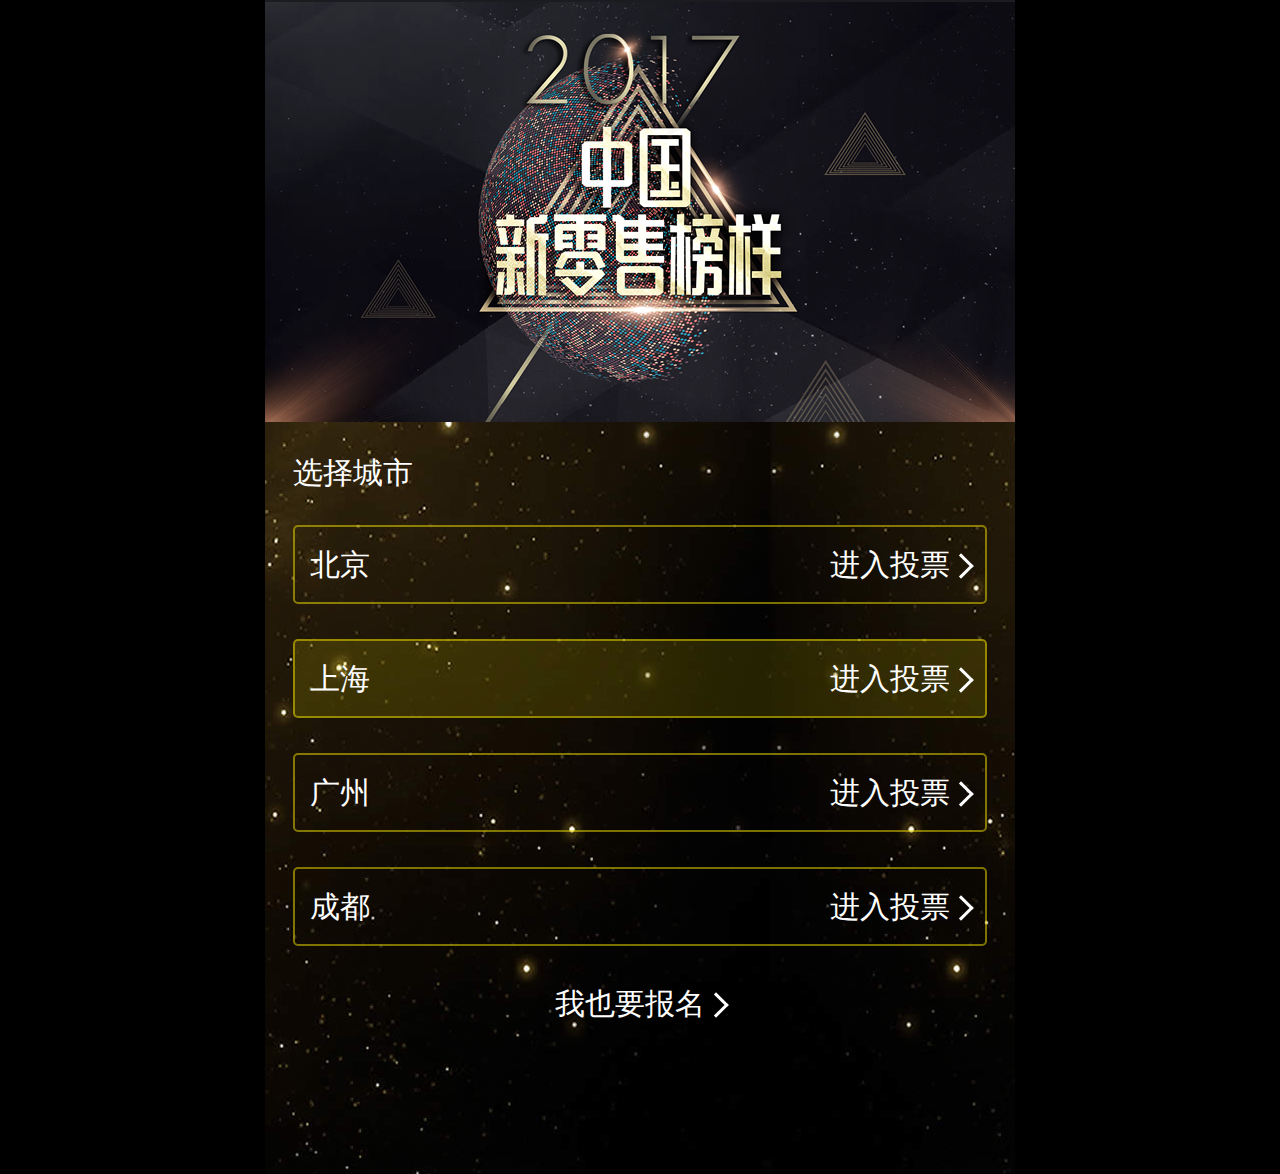
==== city.html @ 2a3a7d52 "12-25HTML" ====
<!doctype html>
<html>

<head>
	<meta charset="utf-8">
	<meta name="viewport" content="width=device-width,maximum-scale=1.0, initial-scale=1.0, user-scalable=no">
	<title>2017年新零售投票系统</title>
	<link type="text/css" rel="stylesheet" href="css/style.css?v=1" media="all">
	<script>!function (a) { var b, c; /Android (\d+\.\d+)/.test(navigator.userAgent) ? (b = parseFloat(RegExp.$1), b > 2.3 ? (c = parseInt(window.screen.width) / a, document.write('<meta name="viewport" content="width=' + a + ",minimum-scale=" + c + ",maximum-scale=" + c + ', target-densitydpi=device-dpi">')) : document.write('<meta name="viewport" content="width=' + a + ',target-densitydpi=device-dpi">')) : document.write('<meta name="viewport" content="width=' + a + ',user-scalable=no,target-densitydpi=device-dpi,minimal-ui">') }(750);</script>
</head>

<body>
	<div class="page">
		<header>
			<div class="banner"></div>
		</header>
		<article class="main">
			<div class="city">
				<h4>选择城市</h4>
				<ul>
					<li>
						<span class="city_name">北京</span>
						<a href="" class="btn_vote">进入投票</a>
					</li>
					<li class="active">
						<span class="city_name">上海</span>
						<a href="" class="btn_vote">进入投票</a>
					</li>
					<li>
						<span class="city_name">广州</span>
						<a href="" class="btn_vote">进入投票</a>
					</li>
					<li>
						<span class="city_name">成都</span>
						<a href="" class="btn_vote">进入投票</a>
					</li>
				</ul>
				<div class="sign_up">我也要报名</div>
			</div>
		</article>
	</div>



	</div>

</body>

</html>
---- css/style.css ----
* {
  margin: 0;
  padding: 0;
  list-style: none;
  box-sizing: border-box;
  -moz-box-sizing: border-box;
  /* Firefox */
  -webkit-box-sizing: border-box;
  /* Safari */
}
html,
body {
  height: 100%;
  width: 100%;
  font-size: 13px;
}
body {
  height: 100%;
  width: 100%;
  text-align: center;
  background: #000;
}
html,
article,
aside,
audio,
bdi,
canvas,
command,
datalist,
details,
figcaption,
figure,
footer,
header,
hgroup,
keygen,
mark,
meter,
nav,
output,
progress,
rp,
rt,
ruby,
section,
source,
summary,
time,
track,
video,
title {
  display: block;
}
body,
div,
dl,
dt,
dd,
ul,
ol,
li,
h1,
h2,
h3,
h4,
h5,
h6,
pre,
code,
form,
fieldset,
legend,
input,
button,
textarea,
p,
blockquote,
th,
td,
figure {
  font-family: Microsoft YaHei, Verdana, Geneva, sans-serif;
  line-height: 150%;
}
.page {
  background: #0c0a06;
  color: #fff;
  max-width: 750px;
  margin: auto;
  text-align: left;
}
html {
  font-size: 100px;
}
option {
  font-size: .16rem;
}
.banner {
  background: url("../img/banner.png") no-repeat;
  height: 422px;
}
.count_down {
  text-align: center;
  height: 240px;
  padding-top: 65px;
}
.count_down h5 {
  font-size: 30px;
  font-weight: normal;
  margin-bottom: 28px;
}
.count_down div span {
  display: inline-block;
  vertical-align: middle;
  font-size: 40px;
  margin: 0 8px;
  color: #FFE276;
}
.count_down div i {
  display: inline-block;
  vertical-align: middle;
  border-radius: 20%;
  font-style: normal;
  font-size: 40px;
  color: #333333;
  width: 56px;
  height: 56px;
  background: #FFE276;
  line-height: 56px;
  text-align: center;
}
.btn {
  background: rgba(255, 228, 99, 0.2);
  border: 2px solid #F1DF27;
  height: 70px;
  line-height: 66px;
  text-align: center;
  color: #F3DF5D;
  font-size: 30px;
  width: 240px;
  border-radius: 6px;
  margin: 0 40px;
}
a.btn {
  display: inline-block;
  text-decoration: none;
  background: rgba(255, 228, 99, 0.2);
  border: 2px solid #F1DF27;
  height: 70px;
  line-height: 66px;
  text-align: center;
  color: #F3DF5D;
  font-size: 30px;
  width: 240px;
  border-radius: 6px;
  margin: 0 40px;
}
.main {
  background: url("../img/bg.jpg") top;
  padding-bottom: 120px;
  text-align: center;
}
.footer {
  background: rgba(68, 68, 68, 0.5);
  height: 120px;
  text-align: center;
  padding-top: 25px;
  position: fixed;
  bottom: 0;
  left: 0;
  width: 100%;
}
.section {
  margin-bottom: 50px;
  text-align: left;
}
.section .sel_left {
  width: 180px;
  float: left;
  padding: 32px 0 32px 25px;
}
.section .sel_left i {
  display: block;
  width: 129px;
  height: 144px;
}
.section .sel_left .tit1 {
  background: url("../img/tit1.png") no-repeat;
}
.section .sel_left .tit2 {
  background: url("../img/tit2.png") no-repeat;
}
.section .sel_left .tit3 {
  background: url("../img/tit3.png") no-repeat;
}
.section .sel_left .tit4 {
  background: url("../img/tit4.png") no-repeat;
}
.section .sel_left .tit5 {
  background: url("../img/tit5.png") no-repeat;
}
.section .sel_left .tit6 {
  background: url("../img/tit6.png") no-repeat;
}
.section .sel_right {
  width: 570px;
  float: right;
  padding: 55px 40px 0 0px;
  font-size: 26px;
}
.section .sel_right p {
  margin-bottom: 15px;
  display: block;
  clear: both;
}
.section .sel_right p .text_in {
  display: inline-block;
  width: 488px;
  vertical-align: top;
}
.section .sel_right.sel3 {
  padding: 0;
}
.section .sel_right .icon_dot {
  border-radius: 100%;
  display: inline-block;
  vertical-align: middle;
  height: 27px;
  width: 27px;
  background: #fff;
}
.section .sel_right .sel_line {
  background: url("../img/sel_line.png") no-repeat 0 72px;
}
.section .sel_right .sel_line::after {
  content: "";
  display: block;
  clear: both;
}
.section .sel_right .sel_line li {
  text-align: center;
  float: left;
  width: 48%;
  margin-bottom: 50px;
}
.section .sel_right .sel_line li h5 {
  font-size: 26px;
  font-weight: normal;
}
.section .sel_right .sel_line li p {
  font-size: 22px;
}
.section .sel_right .sel_line li i {
  display: block;
  width: 54px;
  height: 60px;
  margin: 0 auto 32px;
}
.section .sel_right .sel_line li .step1 {
  background: url("../img/step1.png") no-repeat center;
}
.section .sel_right .sel_line li .step2 {
  background: url("../img/step2.png") no-repeat center;
}
.section .sel_right .sel_line li .step3 {
  background: url("../img/step3.png") no-repeat center;
}
.section .sel_right .sel_line li .step4 {
  background: url("../img/step4.png") no-repeat center;
}
.section .sel_right .sel_line li .step5 {
  background: url("../img/step5.png") no-repeat center;
}
.section .sel_right .sel_line li .step6 {
  background: url("../img/step6.png") no-repeat center;
}
.section .sel_right .swiper-container ul {
  margin: 0 30px;
}
.section .sel_right .swiper-container ul li {
  float: left;
  width: 25%;
  text-align: center;
  height: 72px;
  margin-bottom: 20px;
}
.section .sel_right .swiper-container ul li img {
  border-radius: 100%;
  width: 70px;
  height: 70px;
}
.section .sel_right .swiper-container ul:after {
  content: "";
  clear: both;
  display: block;
}
.section .sel_right .title1 {
  margin: 24px 0 22px 0;
}
.section .sel_right .title1 span {
  background: rgba(255, 228, 99, 0.2);
  padding: 8px 20px 10px;
  border-radius: 5px;
}
.section .sel_right .erm {
  margin-top: 70px;
  text-align: center;
  margin-left: -180px;
}
.section .sel_right .erm .erm_line {
  padding: 18px;
  background: rgba(255, 228, 99, 0.2);
  border-radius: 5px;
  margin: 0 auto;
}
.section:after {
  content: "";
  clear: both;
  display: block;
}
::-webkit-input-placeholder {
  color: #ccc;
}
::-moz-placeholder {
  color: #ccc;
}
::-moz-placeholder {
  /* Mozilla Firefox 19+ */
  color: #ccc;
}
:-ms-input-placeholder {
  /* Internet Explorer 10+ */
  color: #ccc;
}
.form {
  background: url("../img/bg.jpg") top;
  padding-bottom: 120px;
  font-size: 30px;
  padding: 0 30px;
  color: #ccc;
  /* .checkbox */
}
.form .file_update {
  padding: 60px 0 30px;
}
.form .file_update .file {
  padding: 15px;
  border: 2px solid rgba(255, 228, 99, 0.2);
  width: 250px;
  height: 250px;
  border-radius: 10px;
  position: relative;
  overflow: hidden;
  margin: 0 auto 20px;
}
.form .file_update .file .file_bor {
  width: 220px;
  height: 220px;
  border-radius: 10px;
  background: rgba(255, 228, 99, 0.2) url("../img/file.png") no-repeat center;
}
.form .file_update .file input {
  position: absolute;
  top: 0;
  left: 0;
  right: 0;
  bottom: 0;
  opacity: 0;
}
.form .form_item {
  background: rgba(241, 224, 0, 0.15);
  border: 2px solid rgba(241, 224, 0, 0.5);
  border-radius: 5px;
  padding: 10px 15px;
  text-align: left;
  margin-bottom: 25px;
}
.form label {
  width: 165px;
  display: inline-block;
  vertical-align: top;
}
.form select,
.form input[type="text"],
.form textarea {
  vertical-align: top;
  font-size: 30px;
  background: transparent;
  border: none;
  width: 480px;
  color: #ccc;
}
.form .check_list {
  display: inline-block;
  width: 480px;
}
.form .check_list li {
  padding: 10px 0;
}
.form .checkbox_right {
  text-align: right;
  font-size: 24px;
  margin-bottom: 40px;
  color: #808080;
}
.form .rem {
  text-align: left;
  margin-bottom: 25px;
}
.form .rem label {
  width: 240px;
}
.form .rem span {
  width: 70px;
  display: inline-block;
}
.form .label2 label {
  width: 210px;
}
.form .label2 input[type="text"] {
  width: 430px;
}
.form .form_btn {
  text-align: center;
  padding: 25px 0;
}
.form .checkbox {
  width: 35px;
  position: relative;
  display: inline-block;
  vertical-align: middle;
  height: 35px;
}
.form .checkbox label {
  width: 35px;
  height: 35px;
  cursor: pointer;
  position: absolute;
  top: 0;
  left: 0;
  background: rgba(255, 255, 255, 0.5);
  border-radius: 100%;
  border: 2px solid #ccc;
}
.form .checkbox label:after {
  content: '';
  width: 16px;
  height: 7px;
  position: absolute;
  top: 8px;
  left: 6px;
  border: 3px solid #F1DF27;
  border-top: none;
  border-right: none;
  background: transparent;
  filter: progid:DXImageTransform.Microsoft.Alpha(Opacity=0);
  opacity: 0;
  -moz-transform: rotate(-45deg);
  -ms-transform: rotate(-45deg);
  -webkit-transform: rotate(-45deg);
  transform: rotate(-45deg);
}
.form .checkbox input[type=checkbox] {
  visibility: hidden;
}
.form .checkbox input[type=checkbox]:checked + label {
  background: rgba(241, 224, 0, 0.5);
  border-radius: 100%;
  border: 2px solid #F1DF27;
}
.form .checkbox input[type=checkbox]:checked + label:after {
  filter: progid:DXImageTransform.Microsoft.Alpha(enabled=false);
  opacity: 1;
}
.form .checkbox_text {
  display: inline-block;
  vertical-align: middle;
}
.city {
  padding: 28px;
  text-align: left;
  font-size: 30px;
}
.city h4 {
  font-size: 30px;
  font-weight: normal;
  margin-bottom: 30px;
}
.city ul li {
  border: 2px solid rgba(241, 224, 0, 0.5);
  border-radius: 5px;
  padding: 15px;
  margin-bottom: 35px;
}
.city ul li.active {
  background: rgba(241, 224, 0, 0.15);
}
.city ul li .city_name {
  float: left;
}
.city ul li .btn_vote {
  float: right;
  color: #fff;
  text-decoration: none;
  position: relative;
  padding-right: 20px;
}
.city ul li .btn_vote:before {
  content: '';
  display: block;
  clear: both;
  width: 15px;
  height: 15px;
  position: absolute;
  top: 15px;
  right: 0px;
  border: 3px solid #fff;
  border-top: none;
  border-right: none;
  background: transparent;
  -moz-transform: rotate(-135deg);
  -ms-transform: rotate(-135deg);
  -webkit-transform: rotate(-135deg);
  transform: rotate(-135deg);
}
.city ul li:after {
  content: '';
  display: block;
  clear: both;
}
.city .sign_up {
  margin: 0 auto;
  color: #fff;
  width: 170px;
  text-decoration: none;
  position: relative;
  padding-right: 20px;
}
.city .sign_up:after {
  content: '';
  display: block;
  clear: both;
  width: 15px;
  height: 15px;
  position: absolute;
  top: 15px;
  right: 0px;
  border: 3px solid #fff;
  border-top: none;
  border-right: none;
  background: transparent;
  -moz-transform: rotate(-135deg);
  -ms-transform: rotate(-135deg);
  -webkit-transform: rotate(-135deg);
  transform: rotate(-135deg);
}
.vote {
  padding: 28px;
  text-align: left;
  font-size: 30px;
}
.vote h4 {
  font-size: 30px;
  font-weight: normal;
  margin-bottom: 30px;
}
.vote ul {
  border-bottom: 2px solid rgba(241, 224, 0, 0.5);
  margin-bottom: 30px;
}
.vote ul li {
  border-top: 2px solid rgba(241, 224, 0, 0.5);
  padding: 15px 0;
}
.vote ul li .num {
  display: inline-block;
  vertical-align: middle;
  border-radius: 100%;
  width: 40px;
  height: 40px;
  margin-right: 20px;
  line-height: 34px;
  font-size: 24px;
  text-align: center;
  font-style: normal;
  background: rgba(255, 255, 255, 0.2);
  border: 2px solid rgba(255, 255, 255, 0.5);
}
.vote ul li .co_name {
  display: inline-block;
  vertical-align: middle;
  width: 490px;
}
.vote ul li .co_name dt {
  float: left;
  margin-right: 20px;
}
.vote ul li .co_name dl {
  float: left;
}
.vote ul li .co_name dl .piaoshu {
  font-size: 26px;
}
.vote ul li .co_name:after {
  content: '';
  display: block;
  clear: both;
}
.vote ul li .btn_vote {
  display: inline-block;
  vertical-align: middle;
  color: #fff;
  text-decoration: none;
  border: 2px solid rgba(241, 224, 0, 0.5);
  background: rgba(241, 224, 0, 0.15);
  padding: 5px 25px;
  border-radius: 5px;
}
.vote ul li:after {
  content: '';
  display: block;
  clear: both;
}
.sign_up {
  display: block;
  font-size: 30px;
  margin: 0 auto;
  color: #fff;
  width: 170px;
  text-decoration: none;
  position: relative;
  padding-right: 20px;
}
.sign_up:after {
  content: '';
  display: block;
  clear: both;
  width: 15px;
  height: 15px;
  position: absolute;
  top: 15px;
  right: 0px;
  border: 3px solid #fff;
  border-top: none;
  border-right: none;
  background: transparent;
  -moz-transform: rotate(-135deg);
  -ms-transform: rotate(-135deg);
  -webkit-transform: rotate(-135deg);
  transform: rotate(-135deg);
}
.co_vote {
  color: #ccc;
  padding: 50px;
  font-size: 26px;
}
.co_vote .co_logo {
  padding: 25px;
  border: 2px solid rgba(255, 228, 99, 0.2);
  background: rgba(255, 228, 99, 0.2);
  width: 252px;
  height: 252px;
  border-radius: 10px;
  margin: 0 auto 20px;
}
.co_vote .co_info {
  font-size: 32px;
  margin-bottom: 15px;
}
.co_vote .co_num {
  color: #ECDD26;
  position: relative;
  padding-left: 80px;
  height: 40px;
  overflow: hidden;
}
.co_vote .co_num span.num1 {
  font-size: 38px;
  position: absolute;
  top: 2px;
  left: 50%;
  margin-left: -180px;
  width: 200px;
  text-align: right;
}
.co_vote .co_num span.num2 {
  font-size: 38px;
  position: absolute;
  top: 42px;
  left: 50%;
  margin-left: -180px;
  width: 200px;
  text-align: right;
}
.co_vote .co_num span.animat1 {
  top: -42px;
  transition: 1s  all;
}
.co_vote .co_num span.animat2 {
  top: 2px;
  transition: 1s  all;
}
.co_vote .con1 {
  border: 2px solid rgba(255, 228, 99, 0.5);
  padding: 5px 20px 40px;
  border-radius: 5px;
  margin: 25px 0;
}
.co_vote .con1 .title1 {
  margin: 24px 0 22px 0;
}
.co_vote .con1 .title1 span {
  background: rgba(255, 228, 99, 0.2);
  padding: 8px 20px 10px;
  border-radius: 5px;
  font-size: 30px;
}
.co_vote p {
  text-align: left;
  font-size: 26px;
}
.co_vote .tips {
  text-align: left;
  margin: 20px 0;
  font-size: 22px;
}
.co_vote a.btn {
  margin: 30px 0;
}
.co_vote .co_btn a {
  margin: 20px auto;
  font-size: 30px;
}
.share {
  z-index: 999;
  position: fixed;
  display: none;
  top: 0;
  left: 0;
  bottom: 0;
  right: 0;
  background: rgba(0, 0, 0, 0.7) url("../img/share.png") top right no-repeat;
}
.share .share_text {
  position: absolute;
  top: 140px;
  right: 100px;
  font-size: 34px;
}
.share .share_text span {
  color: #FFE076;
}
.result {
  font-size: 24px;
}
.result .result_banner img {
  width: 750px;
  height: 275px;
}
.result .result_list {
  font-size: 30px;
  padding: 24px;
}
.result .result_list li {
  float: left;
  width: 50%;
  margin-bottom: 40px;
}
.result .result_list li dt {
  float: left;
  margin-right: 16px;
}
.result .result_list li dt img {
  border: 10px solid rgba(255, 228, 99, 0.2);
  border-radius: 5px;
}
.result .result_list li dl {
  float: left;
  text-align: left;
}
.result .result_list li:after {
  content: '';
  display: block;
  clear: both;
}
.result .result_list:after {
  content: '';
  display: block;
  clear: both;
}
.result .erm img {
  width: 132px;
  height: 132px;
  border: 10px solid rgba(245, 224, 81, 0.5);
  border-radius: 5px;
}
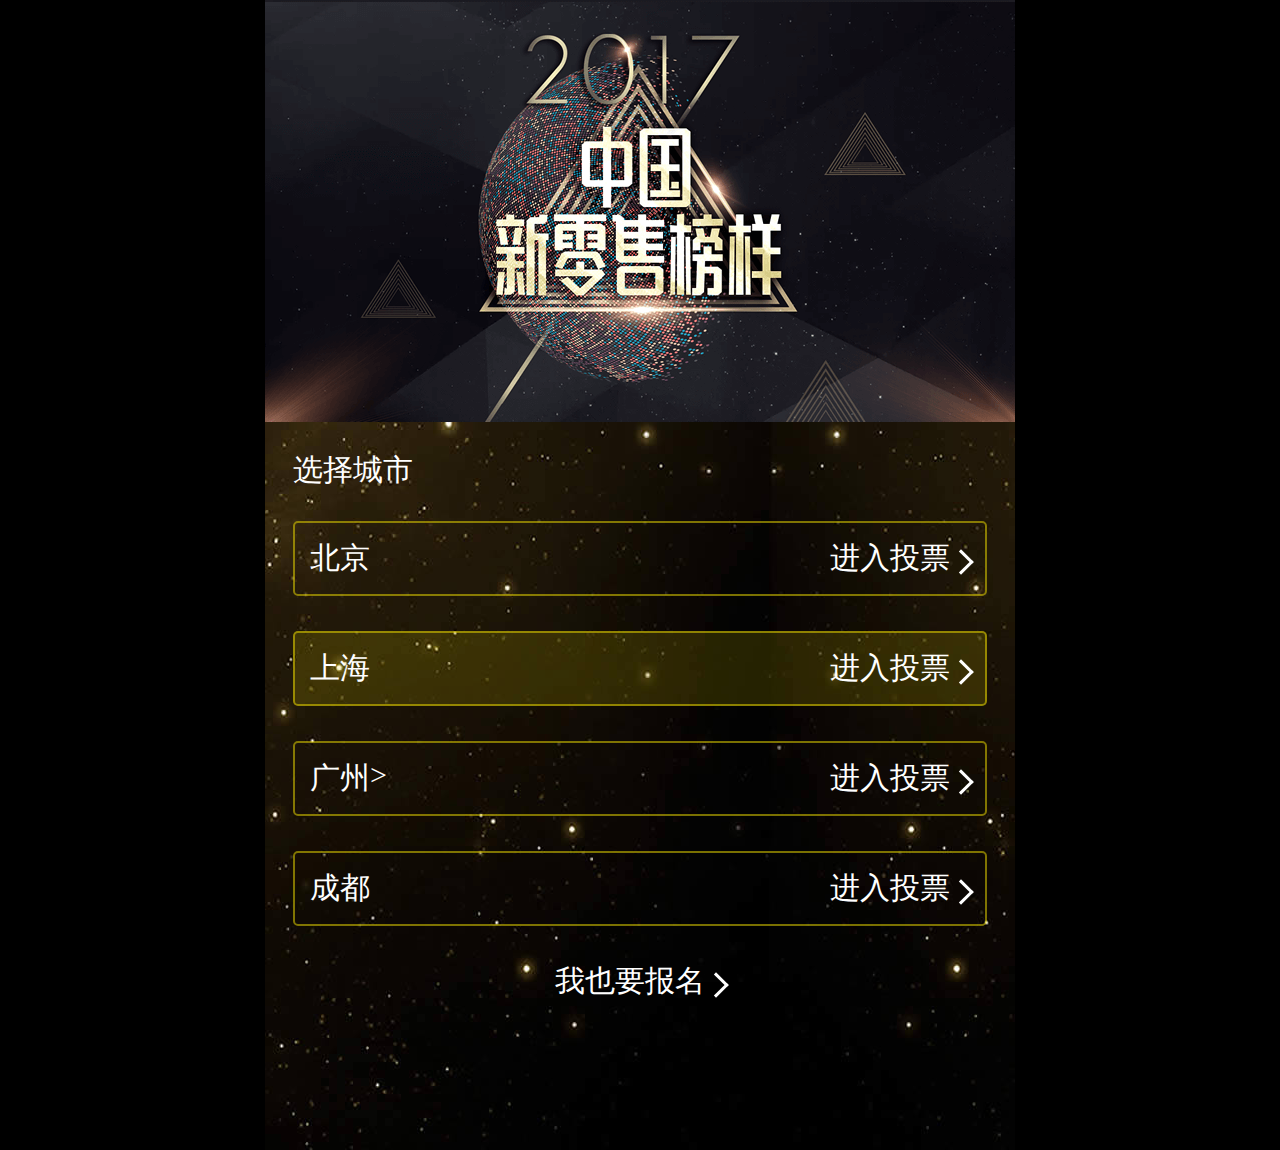
==== commit 30878ffa: "第一版" ====
--- a/city.html
+++ b/city.html
@@ -20,22 +20,22 @@
 				<ul>
 					<li>
 						<span class="city_name">北京</span>
-						<a href="" class="btn_vote">进入投票</a>
+						<a href="vote.html" class="btn_vote">进入投票</a>
 					</li>
 					<li class="active">
 						<span class="city_name">上海</span>
-						<a href="" class="btn_vote">进入投票</a>
+						<a href="vote.html" class="btn_vote">进入投票</a>
 					</li>
 					<li>
 						<span class="city_name">广州</span>
-						<a href="" class="btn_vote">进入投票</a>
+						<a href="vote.html" class="btn_vote">进入投票</a>>
 					</li>
 					<li>
 						<span class="city_name">成都</span>
-						<a href="" class="btn_vote">进入投票</a>
+						<a href="vote.html" class="btn_vote">进入投票</a>
 					</li>
 				</ul>
-				<div class="sign_up">我也要报名</div>
+				<a href="signup.html" class="sign_up">我也要报名</a>
 			</div>
 		</article>
 	</div>
--- a/css/style.css
+++ b/css/style.css
@@ -11,7 +11,6 @@
 html,
 body {
   height: 100%;
-  width: 100%;
   font-size: 13px;
 }
 body {
@@ -19,68 +18,6 @@
   width: 100%;
   text-align: center;
   background: #000;
-}
-html,
-article,
-aside,
-audio,
-bdi,
-canvas,
-command,
-datalist,
-details,
-figcaption,
-figure,
-footer,
-header,
-hgroup,
-keygen,
-mark,
-meter,
-nav,
-output,
-progress,
-rp,
-rt,
-ruby,
-section,
-source,
-summary,
-time,
-track,
-video,
-title {
-  display: block;
-}
-body,
-div,
-dl,
-dt,
-dd,
-ul,
-ol,
-li,
-h1,
-h2,
-h3,
-h4,
-h5,
-h6,
-pre,
-code,
-form,
-fieldset,
-legend,
-input,
-button,
-textarea,
-p,
-blockquote,
-th,
-td,
-figure {
-  font-family: Microsoft YaHei, Verdana, Geneva, sans-serif;
-  line-height: 150%;
 }
 .page {
   background: #0c0a06;
@@ -90,10 +27,12 @@
   text-align: left;
 }
 html {
-  font-size: 100px;
+  font-size: 62.5%;
 }
 option {
-  font-size: .16rem;
+  font-size: .14rem;
+  color: white;
+  background: #5c5536;
 }
 .banner {
   background: url("../img/banner.png") no-repeat;
@@ -311,7 +250,7 @@
   padding: 18px;
   background: rgba(255, 228, 99, 0.2);
   border-radius: 5px;
-  margin: 0 auto;
+  margin: 0 auto 20px;
 }
 .section:after {
   content: "";
@@ -319,6 +258,9 @@
   display: block;
 }
 ::-webkit-input-placeholder {
+  color: #ccc;
+}
+::-webkit-textarea-placeholder {
   color: #ccc;
 }
 ::-moz-placeholder {
@@ -379,6 +321,7 @@
   width: 165px;
   display: inline-block;
   vertical-align: top;
+  color: #fff;
 }
 .form select,
 .form input[type="text"],
@@ -413,6 +356,7 @@
 .form .rem span {
   width: 70px;
   display: inline-block;
+  vertical-align: middle;
 }
 .form .label2 label {
   width: 210px;
@@ -528,7 +472,77 @@
   display: block;
   clear: both;
 }
-.city .sign_up {
+.vote {
+  padding: 28px;
+  text-align: left;
+  font-size: 30px;
+}
+.vote h4 {
+  font-size: 30px;
+  font-weight: normal;
+  margin-bottom: 30px;
+}
+.vote ul {
+  border-bottom: 2px solid rgba(241, 224, 0, 0.5);
+  margin-bottom: 30px;
+}
+.vote ul li {
+  border-top: 2px solid rgba(241, 224, 0, 0.5);
+  padding: 15px 0;
+}
+.vote ul li .num {
+  display: inline-block;
+  vertical-align: middle;
+  border-radius: 100%;
+  width: 40px;
+  height: 40px;
+  margin-right: 20px;
+  line-height: 34px;
+  font-size: 24px;
+  text-align: center;
+  font-style: normal;
+  background: rgba(255, 255, 255, 0.2);
+  border: 2px solid rgba(255, 255, 255, 0.5);
+}
+.vote ul li .co_name {
+  display: inline-block;
+  vertical-align: middle;
+  width: 490px;
+}
+.vote ul li .co_name dt {
+  float: left;
+  margin-right: 20px;
+}
+.vote ul li .co_name dl {
+  float: left;
+}
+.vote ul li .co_name dl .piaoshu {
+  font-size: 26px;
+  margin-top: 20px;
+}
+.vote ul li .co_name:after {
+  content: '';
+  display: block;
+  clear: both;
+}
+.vote ul li .btn_vote {
+  display: inline-block;
+  vertical-align: middle;
+  color: #fff;
+  text-decoration: none;
+  border: 2px solid rgba(241, 224, 0, 0.5);
+  background: rgba(241, 224, 0, 0.15);
+  padding: 5px 25px;
+  border-radius: 5px;
+}
+.vote ul li:after {
+  content: '';
+  display: block;
+  clear: both;
+}
+.sign_up {
+  display: block;
+  font-size: 30px;
   margin: 0 auto;
   color: #fff;
   width: 170px;
@@ -536,7 +550,7 @@
   position: relative;
   padding-right: 20px;
 }
-.city .sign_up:after {
+.sign_up:after {
   content: '';
   display: block;
   clear: both;
@@ -554,101 +568,6 @@
   -webkit-transform: rotate(-135deg);
   transform: rotate(-135deg);
 }
-.vote {
-  padding: 28px;
-  text-align: left;
-  font-size: 30px;
-}
-.vote h4 {
-  font-size: 30px;
-  font-weight: normal;
-  margin-bottom: 30px;
-}
-.vote ul {
-  border-bottom: 2px solid rgba(241, 224, 0, 0.5);
-  margin-bottom: 30px;
-}
-.vote ul li {
-  border-top: 2px solid rgba(241, 224, 0, 0.5);
-  padding: 15px 0;
-}
-.vote ul li .num {
-  display: inline-block;
-  vertical-align: middle;
-  border-radius: 100%;
-  width: 40px;
-  height: 40px;
-  margin-right: 20px;
-  line-height: 34px;
-  font-size: 24px;
-  text-align: center;
-  font-style: normal;
-  background: rgba(255, 255, 255, 0.2);
-  border: 2px solid rgba(255, 255, 255, 0.5);
-}
-.vote ul li .co_name {
-  display: inline-block;
-  vertical-align: middle;
-  width: 490px;
-}
-.vote ul li .co_name dt {
-  float: left;
-  margin-right: 20px;
-}
-.vote ul li .co_name dl {
-  float: left;
-}
-.vote ul li .co_name dl .piaoshu {
-  font-size: 26px;
-}
-.vote ul li .co_name:after {
-  content: '';
-  display: block;
-  clear: both;
-}
-.vote ul li .btn_vote {
-  display: inline-block;
-  vertical-align: middle;
-  color: #fff;
-  text-decoration: none;
-  border: 2px solid rgba(241, 224, 0, 0.5);
-  background: rgba(241, 224, 0, 0.15);
-  padding: 5px 25px;
-  border-radius: 5px;
-}
-.vote ul li:after {
-  content: '';
-  display: block;
-  clear: both;
-}
-.sign_up {
-  display: block;
-  font-size: 30px;
-  margin: 0 auto;
-  color: #fff;
-  width: 170px;
-  text-decoration: none;
-  position: relative;
-  padding-right: 20px;
-}
-.sign_up:after {
-  content: '';
-  display: block;
-  clear: both;
-  width: 15px;
-  height: 15px;
-  position: absolute;
-  top: 15px;
-  right: 0px;
-  border: 3px solid #fff;
-  border-top: none;
-  border-right: none;
-  background: transparent;
-  -moz-transform: rotate(-135deg);
-  -ms-transform: rotate(-135deg);
-  -webkit-transform: rotate(-135deg);
-  transform: rotate(-135deg);
-}
 .co_vote {
   color: #ccc;
   padding: 50px;
@@ -664,7 +583,7 @@
   margin: 0 auto 20px;
 }
 .co_vote .co_info {
-  font-size: 32px;
+  font-size: 3.2rem;
   margin-bottom: 15px;
 }
 .co_vote .co_num {
@@ -673,11 +592,12 @@
   padding-left: 80px;
   height: 40px;
   overflow: hidden;
+  line-height: 40px;
 }
 .co_vote .co_num span.num1 {
   font-size: 38px;
   position: absolute;
-  top: 2px;
+  top: 0px;
   left: 50%;
   margin-left: -180px;
   width: 200px;
@@ -697,7 +617,7 @@
   transition: 1s  all;
 }
 .co_vote .co_num span.animat2 {
-  top: 2px;
+  top: 0px;
   transition: 1s  all;
 }
 .co_vote .con1 {
@@ -705,6 +625,7 @@
   padding: 5px 20px 40px;
   border-radius: 5px;
   margin: 25px 0;
+  float: left;
 }
 .co_vote .con1 .title1 {
   margin: 24px 0 22px 0;
@@ -718,6 +639,7 @@
 .co_vote p {
   text-align: left;
   font-size: 26px;
+  clear: both;
 }
 .co_vote .tips {
   text-align: left;
@@ -794,3 +716,45 @@
   border: 10px solid rgba(245, 224, 81, 0.5);
   border-radius: 5px;
 }
+.swiper-button-next,
+.swiper-container-rtl .swiper-button-prev {
+  background-image: none;
+}
+.swiper-button-next:before,
+.swiper-container-rtl .swiper-button-prev:before {
+  content: '';
+  display: block;
+  clear: both;
+  width: 15px;
+  height: 15px;
+  margin-top: 12px;
+  border: 3px solid #fff;
+  border-top: none;
+  border-right: none;
+  background: transparent;
+  -moz-transform: rotate(-135deg);
+  -ms-transform: rotate(-135deg);
+  -webkit-transform: rotate(-135deg);
+  transform: rotate(-135deg);
+}
+.swiper-button-prev,
+.swiper-container-rtl .swiper-button-next {
+  background-image: none;
+}
+.swiper-button-prev:before,
+.swiper-container-rtl .swiper-button-next:before {
+  content: '';
+  display: block;
+  clear: both;
+  width: 15px;
+  height: 15px;
+  margin-top: 12px;
+  border: 3px solid #fff;
+  border-top: none;
+  border-right: none;
+  background: transparent;
+  -moz-transform: rotate(45deg);
+  -ms-transform: rotate(45deg);
+  -webkit-transform: rotate(45deg);
+  transform: rotate(45deg);
+}
